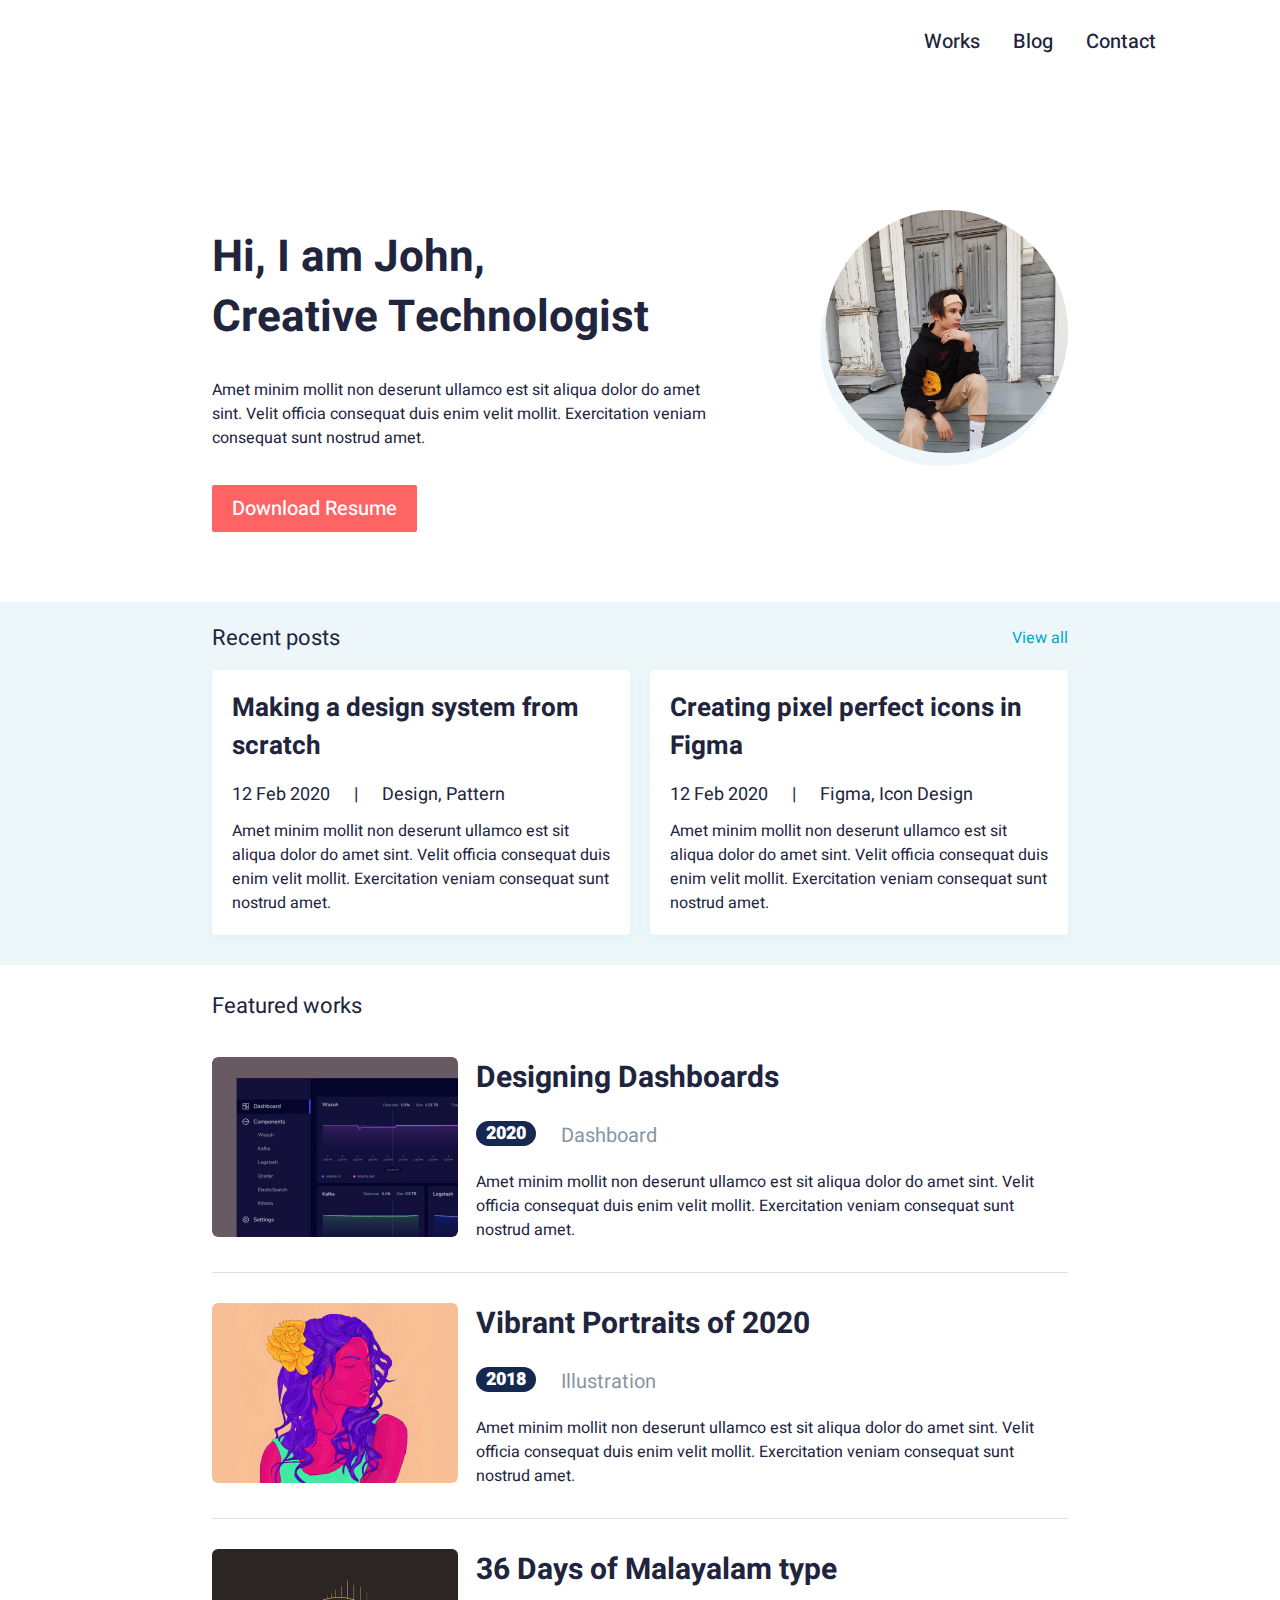
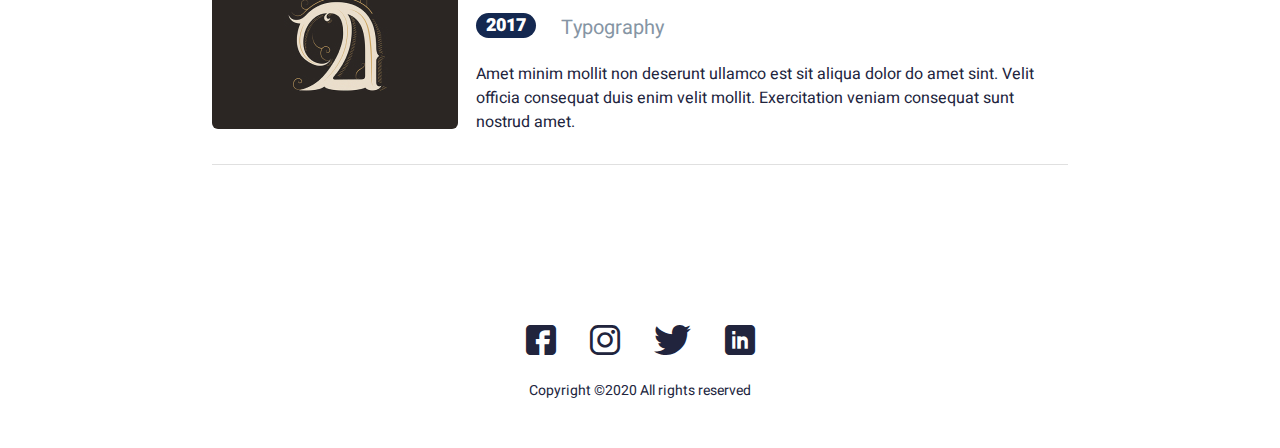
==== index.html @ eca26fa6 "deploy" ====
<!DOCTYPE html>
<html lang="ru">
<head>
    <meta charset="UTF-8">
    <meta http-equiv="X-UA-Compatible" content="IE=edge">
    <meta name="viewport" content="width=device-width, initial-scale=1.0">

    <title>Document</title>

    <meta name="description" content="Описание">
    <meta name="keywords" content="Ключевики">
    <meta name="author" content="Neksten">
    <meta name="image" content="./img/logo.png">

    <meta property="og:type" content="website">
    <meta property="og:title" content="Название">
    <meta property="og:description" content="Описание">
    <meta property="og:image" content="./img/logo.png">
    <!-- <meta property="og:url" content="https://example.com"> -->
    
    <!-- <link rel="canonical" href="https://example.com"> -->

    <!-- 
    <link rel="preconnect" href="//fonts.gstatic.com">
    <link rel="preconnect" href="//cdnjs.cloudflare.com"> 
    <link rel="preconnect" href="//google-analytics.com">
    -->

    <link rel="apple-touch-icon" sizes="57x57" href="./img/apple-icon-57x57.png">
    <link rel="apple-touch-icon" sizes="60x60" href="./img/apple-icon-60x60.png">
    <link rel="apple-touch-icon" sizes="72x72" href="./img/apple-icon-72x72.png">
    <link rel="apple-touch-icon" sizes="76x76" href="./img/apple-icon-76x76.png">
    <link rel="apple-touch-icon" sizes="114x114" href="./img/apple-icon-114x114.png">
    <link rel="apple-touch-icon" sizes="120x120" href="./img/apple-icon-120x120.png">
    <link rel="apple-touch-icon" sizes="144x144" href="./img/apple-icon-144x144.png">
    <link rel="apple-touch-icon" sizes="152x152" href="./img/apple-icon-152x152.png">
    <link rel="apple-touch-icon" sizes="180x180" href="./img/apple-icon-180x180.png">
    <link rel="icon" type="image/png" sizes="192x192"  href="./img/android-icon-192x192.png">
    <link rel="icon" type="image/png" sizes="32x32" href="./img/favicon-32x32.png">
    <link rel="icon" type="image/png" sizes="96x96" href="./img/favicon-96x96.png">
    <link rel="icon" type="image/png" sizes="16x16" href="./img/favicon-16x16.png">
    <link rel="manifest" href="./img/manifest.json">
    
    <!-- <meta name="msapplication-TileImage" content="./img/ms-icon-144x144.png"> -->
    <meta name="msapplication-TileColor" content="#ffffff">
    <meta name="theme-color" content="#ffffff">

    <meta name="apple-mobile-web-app-title" content="Название">
    <meta name="apple-mobile-web-app-capable" content="yes">

    <meta name="format-detection" content="telephone=no">
    <meta name="format-detection" content="address=no">

    <!-- <link rel="stylesheet" href="./css/normalize.css"> -->
    <link rel="stylesheet" href="./css/iconsfont.css">
    <link rel="stylesheet" href="./css/style.css">
</head>
<body>
    <div class="wrapper">
        <header class="header">
            <div class="header__content">
                <div class="header__menu menu">
                    <div class="menu__icon icon-menu">
                        <span></span>
                        <span></span>
                        <span></span>
                    </div>
                    <nav class="menu__body">
                        <ul class="menu__list">
                            <li><a href="" class="menu__link">Works</a></li>
                            <li><a href="" class="menu__link">Blog</a></li>
                            <li><a href="" class="menu__link">Contact</a></li>
                        </ul>
                    </nav>
                </div>
            </div>
        </header>
        <main class="page">
            <section class="hello">
                <div class="hello__container _container">
                    <div class="hello__content">
                        <h1 class="hello__title">Hi, I&nbsp;am John,<br>Creative Technologist</h1>
                        <p class="hello__text">Amet minim mollit non deserunt ullamco est sit aliqua dolor do amet sint. Velit officia consequat duis enim velit mollit. Exercitation veniam consequat sunt nostrud amet.</p>
                        <a class="hello__btn">Download Resume</a>
                    </div>
                    <div class="hello__avatar">
                        <img src="../img/avatar.jpg" alt="">
                    </div>
                </div>                
            </section>
            <section class="recent-posts">
                <div class="recent-posts__container _container">
                    <div class="recent-posts__header">
                        <div class="recent-posts__title">Recent posts</div>
                        <a href="" class="recent-posts__viem-all">View all</a>
                    </div>
                    <div class="recent-posts__items">
                        <div class="recent-posts__column">
                            <article class="recent-posts__item recent-post">
                                <a href="" class="recent-post__title">Making a design system from scratch</a>
                                <div class="recent-post__info">
                                    12 Feb 2020
                                    <span>|</span>
                                    Design, Pattern
                                </div>
                                <div class="recent-post__text text">
                                    Amet minim mollit non deserunt ullamco est sit aliqua dolor do amet sint. Velit officia consequat duis enim velit mollit. Exercitation veniam consequat sunt nostrud amet.
                                </div>
                            </article>
                        </div>
                        <div class="recent-posts__column">
                            <article class="recent-posts__item recent-post">
                                <a href="" class="recent-post__title">Creating pixel perfect icons in Figma</a>
                                <div class="recent-post__info">
                                    12 Feb 2020
                                    <span>|</span>
                                    Figma, Icon Design
                                </div>
                                <div class="recent-post__text text">
                                    Amet minim mollit non deserunt ullamco est sit aliqua dolor do amet sint. Velit officia consequat duis enim velit mollit. Exercitation veniam consequat sunt nostrud amet.
                                </div>
                            </article>
                        </div>
                    </div>
                </div>
            </section>
            <section class="featured-works">
                <div class="featured-works__container _container">
                    <div class="featured-works__title">Featured works</div>
                    <div class="featured-works__items works">
                        <article class="works__item">
                            <a href="" class="works__image _ibg">
                                <img src="../img/works/01.jpg" alt="">
                            </a>
                            <div class="works__body">
                                <a href="" class="works__title">Designing Dashboards</a>
                                <div class="works__info">
                                    <div class="works__year">2020</div>
                                    <a href="" class="works__category">Dashboard</a>
                                </div>
                                <div class="works__text">
                                    Amet minim mollit non deserunt ullamco est sit aliqua dolor do amet sint. Velit officia consequat duis enim velit mollit. Exercitation veniam consequat sunt nostrud amet.
                                </div>
                            </div>
                        </article>
                        <article class="works__item">
                            <a href="" class="works__image _ibg">
                                <img src="../img/works/02.jpg" alt="">
                            </a>
                            <div class="works__body">
                                <a href="" class="works__title">Vibrant Portraits of 2020</a>
                                <div class="works__info">
                                    <div class="works__year">2018</div>
                                    <a href="" class="works__category">Illustration</a>
                                </div>
                                <div class="works__text">
                                    Amet minim mollit non deserunt ullamco est sit aliqua dolor do amet sint. Velit officia consequat duis enim velit mollit. Exercitation veniam consequat sunt nostrud amet.
                                </div>
                            </div>
                        </article>
                        <article class="works__item">
                            <a href="" class="works__image _ibg">
                                <img src="../img/works/03.jpg" alt="">
                            </a>
                            <div class="works__body">
                                <a href="" class="works__title">36 Days of Malayalam type</a>
                                <div class="works__info">
                                    <div class="works__year">2017</div>
                                    <a href="" class="works__category">Typography</a>
                                </div>
                                <div class="works__text">
                                    Amet minim mollit non deserunt ullamco est sit aliqua dolor do amet sint. Velit officia consequat duis enim velit mollit. Exercitation veniam consequat sunt nostrud amet.
                                </div>
                            </div>
                        </article>
                    </div>
                </div>
            </section>
        </main>
        <footer class="footer">
            <div class="footer__content _container">
                <ul class="footer__social social">
                    <li><a href="" class="social__item _icon-fb"></a></li>
                    <li><a href="" class="social__item _icon-inst"></a></li>
                    <li><a href="" class="social__item _icon-tw"></a></li>
                    <li><a href="" class="social__item _icon-lin"></a></li>
                </ul>
                <div class="footer__copy">Copyright ©2020 All rights reserved </div>
            </div>
        </footer>
    </div>
    <script src="./js/script.js"></script>
</body>
</html>
---- css/iconsfont.css ----
@font-face {
  font-family: 'icons';
  src:  url('../fonts/icons.eot?v0nfgu');
  src:  url('../fonts/icons.eot?v0nfgu#iefix') format('embedded-opentype'),
    url('../fonts/icons.ttf?v0nfgu') format('truetype'),
    url('../fonts/icons.woff?v0nfgu') format('woff'),
    url('../fonts/icons.svg?v0nfgu#icons') format('svg');
  font-weight: normal;
  font-style: normal;
  font-display: block;
}

[class^="_icon-"]::before, [class*=" _icon-"]::before {
  /* use !important to prevent issues with browser extensions that change fonts */
  font-family: 'icons' !important;
  speak: never;
  font-style: normal;
  font-weight: normal;
  font-variant: normal;
  text-transform: none;
  line-height: 1;

  /* Better Font Rendering =========== */
  -webkit-font-smoothing: antialiased;
  -moz-osx-font-smoothing: grayscale;
}

._icon-fb:before {
  content: "\e900";
}
._icon-tw:before {
  content: "\e901";
}
._icon-inst:before {
  content: "\e902";
}
._icon-lin:before {
  content: "\e903";
}
---- css/style.css ----
@charset "UTF-8";
@import url(https://fonts.googleapis.com/css?family=Heebo:400,500,700,900);
/*Обнуление*/
* {
  padding: 0;
  margin: 0;
  border: 0;
}

*, *:before, *:after {
  -webkit-box-sizing: border-box;
  box-sizing: border-box;
}

:focus, :active {
  outline: none;
}

a:focus, a:active {
  outline: none;
}

nav, footer, header, aside {
  display: block;
}

html, body {
  height: 100%;
  width: 100%;
  font-size: 100%;
  line-height: 1;
  font-size: 14px;
  -ms-text-size-adjust: 100%;
  -moz-text-size-adjust: 100%;
  -webkit-text-size-adjust: 100%;
}

input, button, textarea {
  font-family: inherit;
}

input::-ms-clear {
  display: none;
}

button {
  cursor: pointer;
}

button::-moz-focus-inner {
  padding: 0;
  border: 0;
}

a, a:visited {
  text-decoration: none;
}

a:hover {
  text-decoration: none;
}

ul li {
  list-style: none;
}

img {
  vertical-align: top;
}

h1, h2, h3, h4, h5, h6 {
  font-size: inherit;
  font-weight: inherit;
}

/*--------------------*/
body {
  color: #21243d;
  font-size: 14px;
  font-family: "Heebo";
}

.wrapper {
  width: 100%;
  min-height: 100%;
  overflow: hidden;
  display: -webkit-box;
  display: -ms-flexbox;
  display: flex;
  -webkit-box-orient: vertical;
  -webkit-box-direction: normal;
      -ms-flex-direction: column;
          flex-direction: column;
}

._container {
  max-width: 856px;
  margin: 0 auto;
}
@media (max-width: 868px) {
  ._container {
    max-width: 970px;
  }
}
@media (max-width: 991.98px) {
  ._container {
    max-width: 750px;
  }
}
@media (max-width: 767.98px) {
  ._container {
    max-width: none;
    padding: 0 10px;
  }
}

.title, .blog__title, .hello__title {
  font-size: 44px;
  font-weight: 700;
  line-height: 136.3636363636%;
}

.text, .article__text p, .item-blog__text, .works__text, .hello__text {
  font-size: 16px;
  line-height: 150%;
}

.title-posts, .featured-works__title, .recent-posts__title {
  font-size: 22px;
}

.category, .item-blog__category, .works__category {
  font-size: 20px;
  line-height: 145%;
  color: #8695a4;
}

._ibg {
  position: relative;
}
._ibg img {
  position: absolute;
  width: 100%;
  height: 100%;
  top: 0;
  left: 0;
  -o-object-fit: cover;
     object-fit: cover;
}

body.ie .ibg {
  background-position: center;
  background-size: cover;
  background-repeat: no-repeat;
}
body.ie .ibg img {
  width: 0;
  height: 0;
  opacity: 0;
  visibility: hidden;
}

.btn, .hello__btn {
  display: -webkit-inline-box;
  display: -ms-inline-flexbox;
  display: inline-flex;
  font-size: 20px;
  font-weight: 500;
  line-height: 145%;
  color: #fff;
  background-color: #ff6464;
  height: 47;
  -webkit-box-align: center;
      -ms-flex-align: center;
          align-items: center;
  -webkit-box-pack: center;
      -ms-flex-pack: center;
          justify-content: center;
  padding: 9px 20px;
  border-radius: 2px;
  -webkit-transition: all 0.3s ease 0s;
  transition: all 0.3s ease 0s;
}
@media (min-width: 992px) {
  .btn:hover, .hello__btn:hover {
    background-color: rgb(218, 91, 91);
  }
}
.btn._fw, ._fw.hello__btn {
  width: 100%;
}

.header__content {
  max-width: 1052px;
  margin: 0 auto;
  padding: 0px 10px;
}
.header__menu {
  height: 82px;
  padding: 10px 0;
  display: -webkit-box;
  display: -ms-flexbox;
  display: flex;
  -webkit-box-align: center;
      -ms-flex-align: center;
          align-items: center;
  -webkit-box-pack: end;
      -ms-flex-pack: end;
          justify-content: flex-end;
}
@media (max-width: 767.98px) {
  .header__menu {
    height: 50px;
  }
}

.menu__body {
  z-index: 4;
  background-color: rgba(255, 255, 255, 0.95);
}
@media (max-width: 767.98px) {
  .menu__body {
    -webkit-transform: translateY(-100%);
            transform: translateY(-100%);
    -webkit-transition: all 0.8s ease 0s;
    transition: all 0.8s ease 0s;
    width: 100%;
    height: 100%;
    position: fixed;
    top: 0;
    left: 0;
    padding: 70px 10px 30px 10px;
    overflow: auto;
  }
  .menu__body._active {
    -webkit-transform: translateY(0);
            transform: translateY(0);
  }
}
.menu__list li {
  margin: 0 0 30px 0px;
}
.menu__list li:last-child {
  margin: 0px;
}
@media (min-width: 767.98px) {
  .menu__list {
    display: -webkit-box;
    display: -ms-flexbox;
    display: flex;
  }
  .menu__list li {
    margin: 0px 33px 0 0;
  }
}
.menu__link {
  color: inherit;
  font-size: 20px;
  font-weight: 500;
  line-height: 145%;
}
.menu__link._active {
  color: #ff6464;
}
@media (max-width: 767.98px) {
  .menu__link {
    display: block;
    font-size: 40px;
    text-align: center;
  }
}

.icon-menu {
  display: none;
}
@media (max-width: 767.98px) {
  .icon-menu {
    display: block;
    position: absolute;
    top: 18px;
    right: 10px;
    width: 30px;
    height: 18px;
    height: 18px;
    cursor: pointer;
    z-index: 5;
  }
  .icon-menu span {
    -webkit-transition: all 0.3s ease 0s;
    transition: all 0.3s ease 0s;
    top: calc(50% - 1px);
    left: 0px;
    position: absolute;
    width: 100%;
    height: 2px;
    background-color: #000;
  }
  .icon-menu span:first-child {
    top: 0px;
  }
  .icon-menu span:last-child {
    top: auto;
    bottom: 0px;
  }
  .icon-menu._active span {
    -webkit-transform: scale(0);
            transform: scale(0);
  }
  .icon-menu._active span:first-child {
    -webkit-transform: rotate(-45deg);
            transform: rotate(-45deg);
    top: calc(50% - 1px);
  }
  .icon-menu._active span:last-child {
    -webkit-transform: rotate(45deg);
            transform: rotate(45deg);
    bottom: calc(50% - 1px);
  }
}

.footer {
  text-align: center;
  padding: 50px 0;
}
@media (max-width: 767.98px) {
  .footer {
    padding: 30px 0;
  }
}
.footer__social {
  margin: 0 0 25px 0;
}
.hello {
  position: relative;
  z-index: 1;
  padding: 38px 0 70px 0;
}
@media (max-width: 767.98px) {
  .hello {
    padding: 0 0 30px 0;
  }
}
.hello__container {
  display: -webkit-box;
  display: -ms-flexbox;
  display: flex;
}
@media (max-width: 767.98px) {
  .hello__container {
    -webkit-box-orient: vertical;
    -webkit-box-direction: reverse;
        -ms-flex-direction: column-reverse;
            flex-direction: column-reverse;
    -webkit-box-align: center;
        -ms-flex-align: center;
            align-items: center;
    text-align: center;
  }
}
.hello__content {
  -webkit-box-align: start;
      -ms-flex-align: start;
          align-items: flex-start;
  -webkit-box-flex: 1;
      -ms-flex: 1 1 auto;
          flex: 1 1 auto;
}
.hello__content *:last-child {
  margin-bottom: 0;
}
@media (min-width: 767.98px) {
  .hello__content {
    padding: 18px 110px 0 0;
  }
}
.hello__title {
  margin: 0 0 30px 0;
}
@media (max-width: 767.98px) {
  .hello__title {
    font-size: 32px;
  }
}
.hello__text {
  margin: 0 0 35px 0;
}
.hello__avatar {
  -webkit-box-flex: 0;
      -ms-flex: 0 0 243px;
          flex: 0 0 243px;
  height: 243px;
  border-radius: 50%;
  overflow: hidden;
  position: relative;
  -webkit-box-shadow: -5px 13px 0 0 #edf7fa;
          box-shadow: -5px 13px 0 0 #edf7fa;
}
.hello__avatar img {
  max-width: 100%;
}
@media (max-width: 767.98px) {
  .hello__avatar {
    -webkit-box-flex: 0;
        -ms-flex: 0 0 170px;
            flex: 0 0 170px;
    width: 170px;
    height: 170px;
    margin: 0 0 40px 0;
  }
}

.recent-posts {
  background: #edf7fa;
  padding: 25px 0 13px 0;
}
.recent-posts__header {
  display: -webkit-box;
  display: -ms-flexbox;
  display: flex;
  margin: 0 0 20px 0;
}
.recent-posts__title {
  padding: 0 20px 0 0;
  -webkit-box-flex: 1;
      -ms-flex: 1 1 auto;
          flex: 1 1 auto;
}
.recent-posts__viem-all {
  font-size: 16px;
  line-height: 143.75%;
  color: #00a8cc;
  -webkit-box-flex: 0;
      -ms-flex: 0 0 auto;
          flex: 0 0 auto;
}
@media (max-width: 767.98px) {
  .recent-posts__viem-all {
    display: none;
  }
}
.recent-posts__items {
  -webkit-column-gap: 20px;
     -moz-column-gap: 20px;
          column-gap: 20px;
}
@media (min-width: 767.98px) {
  .recent-posts__items {
    display: -webkit-box;
    display: -ms-flexbox;
    display: flex;
  }
}
.recent-posts__column {
  -webkit-box-flex: 0;
      -ms-flex: 0 1 50%;
          flex: 0 1 50%;
  margin: 0 0 17px 0;
}
.recent-post {
  background-color: #fff;
  -webkit-box-shadow: 0px 4px 10px 0px rgba(187, 225, 250, 0.2509803922);
          box-shadow: 0px 4px 10px 0px rgba(187, 225, 250, 0.2509803922);
  border-radius: 4px;
  padding: 20px;
  height: 100%;
}
@media (max-width: 767.98px) {
  .recent-post {
    padding: 15px;
  }
}
.recent-post *:last-child {
  margin-bottom: 0;
}
.recent-post__title {
  display: inline-block;
  color: inherit;
  font-size: 26px;
  font-weight: 700;
  line-height: 146.1538461538%;
  margin: 0 0 17px 0;
  -webkit-transition: color 0.3s ease 0s;
  transition: color 0.3s ease 0s;
}
@media (min-width: 991.98px) {
  .recent-post__title:hover {
    color: #ff6464;
  }
}
@media (max-width: 767.98px) {
  .recent-post__title {
    font-size: 22px;
  }
}
.recent-post__info {
  font-size: 18px;
  line-height: 144.4444444444%;
  margin: 0 0 11px 0;
}
.recent-post__info span {
  margin: 0 20px;
}
@media (max-width: 767.98px) {
  .recent-post__info {
    font-size: 16px;
  }
}
.featured-works {
  padding: 30px 0 80px 0;
}
.featured-works__title {
  margin: 0 0 40px 0;
}
@media (max-width: 767.98px) {
  .featured-works__items {
    display: -webkit-box;
    display: -ms-flexbox;
    display: flex;
    overflow: auto;
  }
  .featured-works__items .works__item {
    -webkit-box-flex: 0;
        -ms-flex: 0 0 90%;
            flex: 0 0 90%;
    margin: 0 15px 0 0;
  }
}

.works__item {
  -webkit-box-align: start;
      -ms-flex-align: start;
          align-items: flex-start;
  padding: 0 0 30px 0;
  margin: 0 0 30px 0;
  border-bottom: 1px solid #e0e0e0;
}
@media (min-width: 767.98px) {
  .works__item {
    display: -webkit-box;
    display: -ms-flexbox;
    display: flex;
  }
}
.works__image {
  -webkit-box-flex: 0;
      -ms-flex: 0 0 246px;
          flex: 0 0 246px;
  display: block;
  border-radius: 6px;
  min-height: 180px;
  overflow: hidden;
}
@media (max-width: 767.98px) {
  .works__image {
    margin: 0 0 17px 0;
    padding: 0 0 60% 0;
  }
}
.works__body {
  -webkit-box-flex: 1;
      -ms-flex: 1 1 auto;
          flex: 1 1 auto;
}
@media (min-width: 767.98px) {
  .works__body {
    margin: 0 0 0 18px;
  }
}
.works__title {
  display: inline-block;
  color: inherit;
  font-size: 30px;
  font-weight: 700;
  line-height: 146.6666666667%;
  margin: 0 0 20px 0;
  -webkit-transition: color 0.3s ease 0s;
  transition: color 0.3s ease 0s;
}
@media (min-width: 991.98px) {
  .works__title:hover {
    color: #ff6464;
  }
}
@media (max-width: 767.98px) {
  .works__title {
    font-size: 24px;
  }
}
.works__info {
  display: -webkit-box;
  display: -ms-flexbox;
  display: flex;
  margin: 0 0 20px 0;
}
.works__year {
  display: -webkit-inline-box;
  display: -ms-inline-flexbox;
  display: inline-flex;
  -webkit-box-align: center;
      -ms-flex-align: center;
          align-items: center;
  color: #fff;
  background: #142850;
  border-radius: 16px;
  height: 25px;
  font-size: 18px;
  font-weight: 900;
  line-height: 25px;
  padding: 10px;
  margin: 0 25px 0 0;
}
@media (max-width: 767.98px) {
  .works__text {
    font-size: 16px;
  }
}

.title-works {
  font-weight: 900;
}

.blog {
  padding: 0 0 80px 0;
}
@media (max-width: 767.98px) {
  .blog {
    padding: 0 0 40px 0;
  }
}
.blog__title {
  margin: 0 0 50px 0;
}
@media (max-width: 767.98px) {
  .blog__title {
    font-size: 30px;
  }
}
.item-blog {
  padding: 0 0 30px 0;
  margin: 0 0 30px 0;
  border-bottom: 1px solid #e0e0e0;
}
.item-blog *:last-child {
  margin-bottom: 0;
}
.item-blog__title {
  font-size: 30px;
  font-weight: 500;
  line-height: 146.6666666667%;
  color: inherit;
  -webkit-transition: color 0.3s ease 0s;
  transition: color 0.3s ease 0s;
  margin: 0 0 5px 0;
}
@media (min-width: 991.98px) {
  .item-blog__title:hover {
    color: #ff6464;
  }
}
@media (max-width: 767.98px) {
  .item-blog__title {
    font-size: 26px;
  }
}
.item-blog__info {
  display: -webkit-box;
  display: -ms-flexbox;
  display: flex;
  -webkit-box-align: center;
      -ms-flex-align: center;
          align-items: center;
  margin: 0 0 10px 0;
}
.item-blog__info span {
  font-size: 21px;
  margin: 0 20px;
}
@media (max-width: 767.98px) {
  .item-blog__info {
    font-size: 16px;
  }
}
.item-blog__year {
  font-size: 20px;
  line-height: 145%;
}
@media (max-width: 767.98px) {
  .item-blog__text {
    font-size: 16px;
  }
}

.article__title {
  font-weight: 700;
  font-size: 34px;
  line-height: 147.0588235294%;
  margin: 0 0 30px 0;
}
@media (max-width: 767.98px) {
  .article__title {
    font-size: 30px;
  }
}
.article__info {
  display: -webkit-box;
  display: -ms-flexbox;
  display: flex;
  -webkit-box-align: start;
      -ms-flex-align: start;
          align-items: flex-start;
  -webkit-column-gap: 17px;
     -moz-column-gap: 17px;
          column-gap: 17px;
  margin: 0 0 25px 0;
}
.article__year {
  color: #fff;
  display: -webkit-inline-box;
  display: -ms-inline-flexbox;
  display: inline-flex;
  padding: 5px 10px;
  background-color: #ff6464;
  border-radius: 16px;
  height: 25px;
  font-size: 18px;
  font-weight: 900;
}
.article__category {
  font-size: 20px;
  line-height: 145%;
}
@media (max-width: 767.98px) {
  .article__category {
    font-size: 18px;
  }
}
.article__text img {
  max-width: 100%;
}
.article__text * {
  margin: 0 0 20px 0;
}

.page {
  padding: 90px 0 0 0;
  -webkit-box-flex: 1;
      -ms-flex: 1 1 auto;
          flex: 1 1 auto;
}
@media (max-width: 767.98px) {
  .page {
    padding: 30px 0 0 0;
  }
}

.social {
  display: -webkit-box;
  display: -ms-flexbox;
  display: flex;
  -webkit-box-pack: center;
      -ms-flex-pack: center;
          justify-content: center;
  margin: 0 0 25px 0;
}
.social__item {
  -webkit-transition: color 0.3s ease 0s;
  transition: color 0.3s ease 0s;
  margin: 0 17px;
  font-size: 30px;
  color: inherit;
}
@media (min-width: 991.98px) {
  .social__item:hover {
    color: #ff6464;
  }
}
/*# sourceMappingURL=style.css.map */
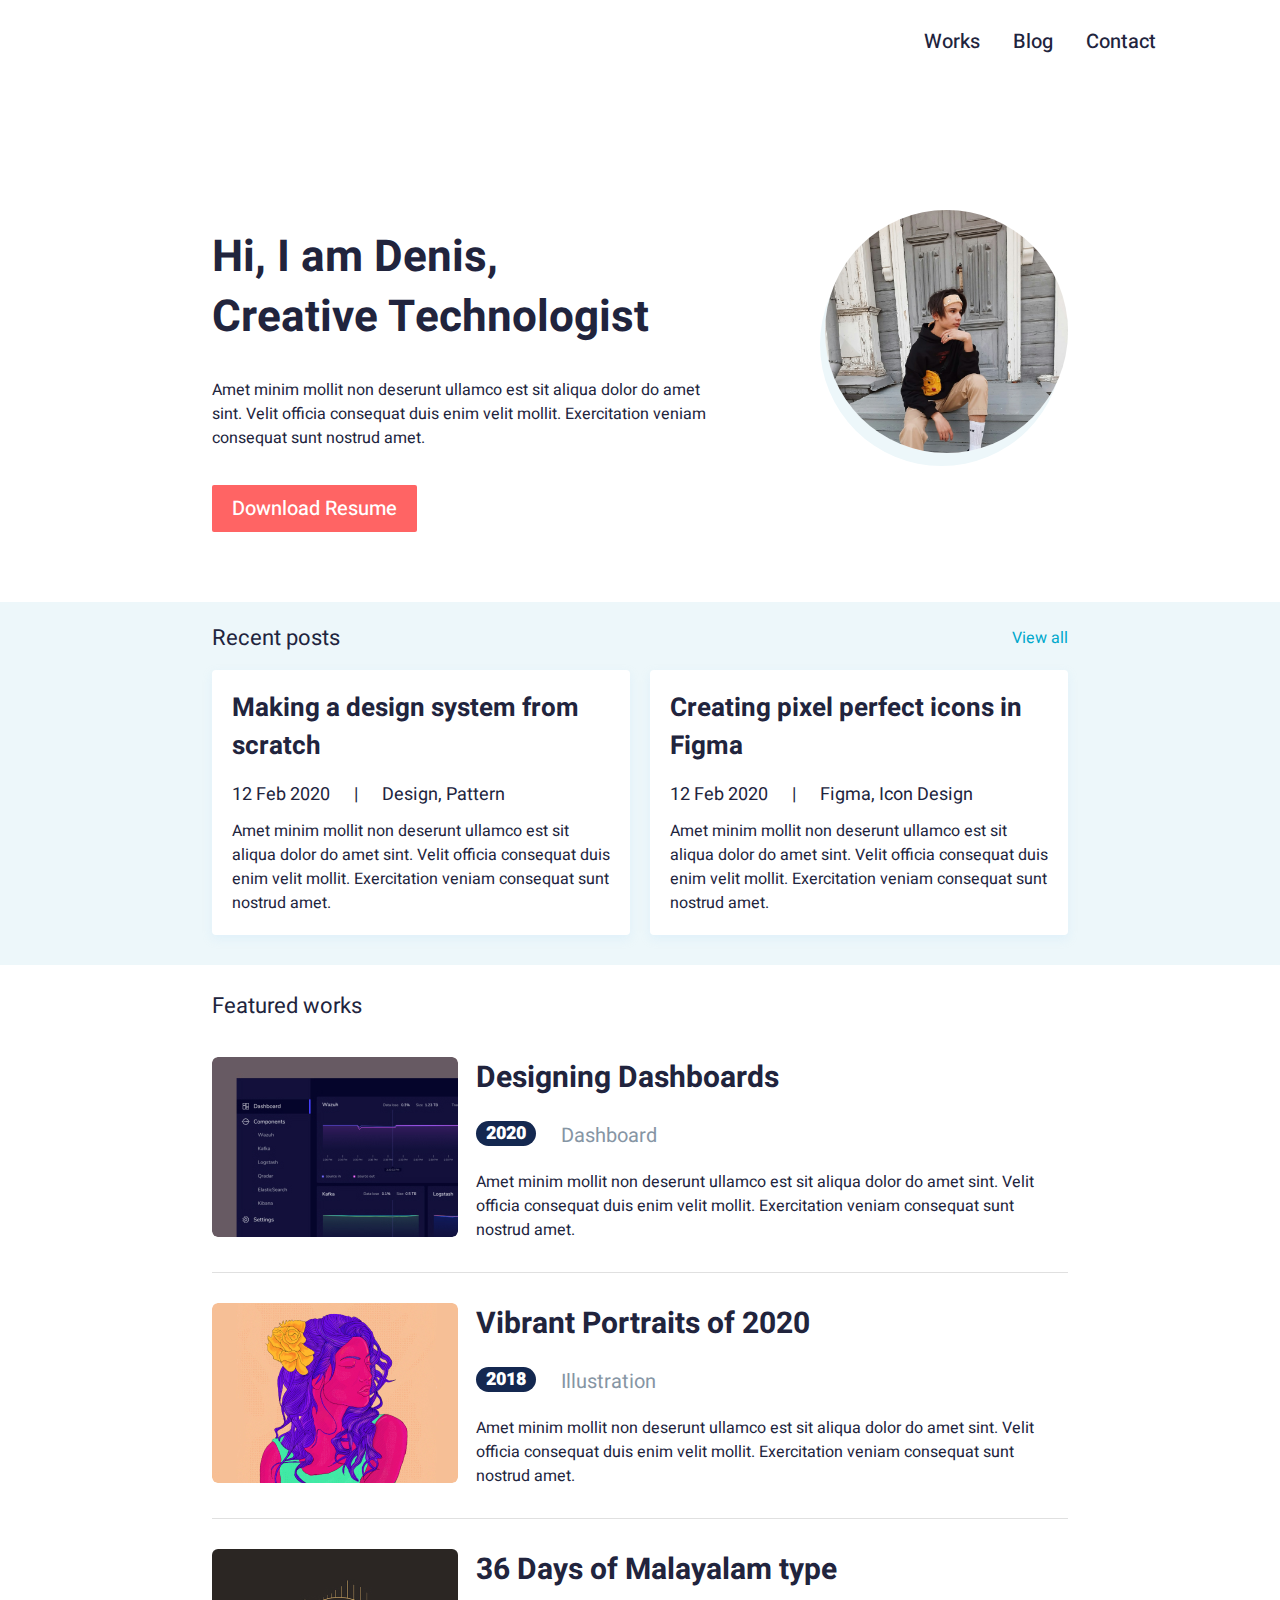
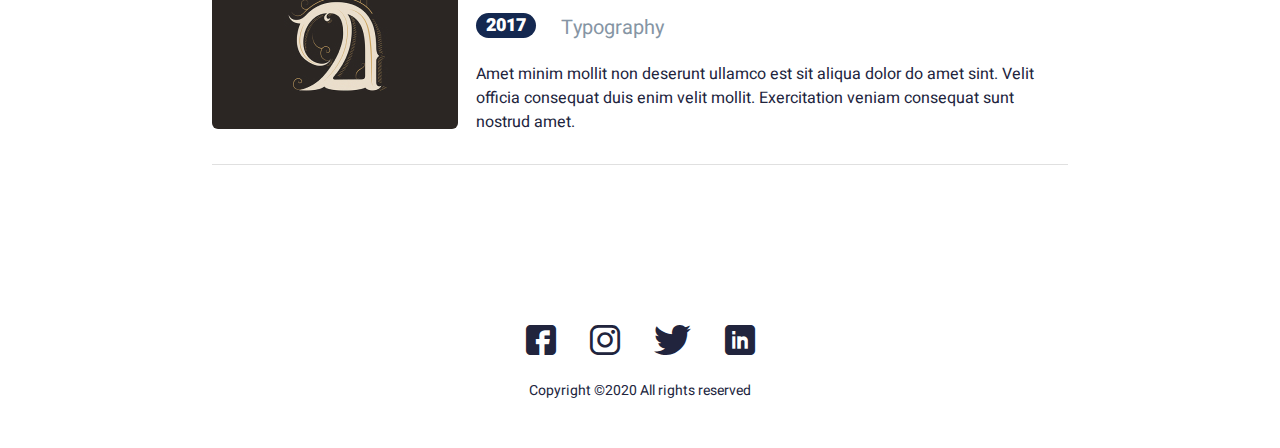
==== commit c6af0644: "settings min" ====
--- a/index.html
+++ b/index.html
@@ -67,8 +67,8 @@
                     </div>
                     <nav class="menu__body">
                         <ul class="menu__list">
-                            <li><a href="" class="menu__link">Works</a></li>
-                            <li><a href="" class="menu__link">Blog</a></li>
+                            <li><a href="works.html" class="menu__link">Works</a></li>
+                            <li><a href="blog.html" class="menu__link">Blog</a></li>
                             <li><a href="" class="menu__link">Contact</a></li>
                         </ul>
                     </nav>
@@ -79,12 +79,12 @@
             <section class="hello">
                 <div class="hello__container _container">
                     <div class="hello__content">
-                        <h1 class="hello__title">Hi, I&nbsp;am John,<br>Creative Technologist</h1>
+                        <h1 class="hello__title">Hi, I&nbsp;am Denis,<br>Creative Technologist</h1>
                         <p class="hello__text">Amet minim mollit non deserunt ullamco est sit aliqua dolor do amet sint. Velit officia consequat duis enim velit mollit. Exercitation veniam consequat sunt nostrud amet.</p>
                         <a class="hello__btn">Download Resume</a>
                     </div>
                     <div class="hello__avatar">
-                        <img src="../img/avatar.jpg" alt="">
+                        <img src="img/avatar.jpg" alt="">
                     </div>
                 </div>                
             </section>
@@ -129,11 +129,11 @@
                     <div class="featured-works__title">Featured works</div>
                     <div class="featured-works__items works">
                         <article class="works__item">
-                            <a href="" class="works__image _ibg">
-                                <img src="../img/works/01.jpg" alt="">
+                            <a href="article.html" class="works__image _ibg">
+                                <img src="img/works/01.jpg" alt="">
                             </a>
                             <div class="works__body">
-                                <a href="" class="works__title">Designing Dashboards</a>
+                                <a href="article.html" class="works__title">Designing Dashboards</a>
                                 <div class="works__info">
                                     <div class="works__year">2020</div>
                                     <a href="" class="works__category">Dashboard</a>
@@ -145,7 +145,7 @@
                         </article>
                         <article class="works__item">
                             <a href="" class="works__image _ibg">
-                                <img src="../img/works/02.jpg" alt="">
+                                <img src="img/works/02.jpg" alt="">
                             </a>
                             <div class="works__body">
                                 <a href="" class="works__title">Vibrant Portraits of 2020</a>
@@ -160,7 +160,7 @@
                         </article>
                         <article class="works__item">
                             <a href="" class="works__image _ibg">
-                                <img src="../img/works/03.jpg" alt="">
+                                <img src="img/works/03.jpg" alt="">
                             </a>
                             <div class="works__body">
                                 <a href="" class="works__title">36 Days of Malayalam type</a>
